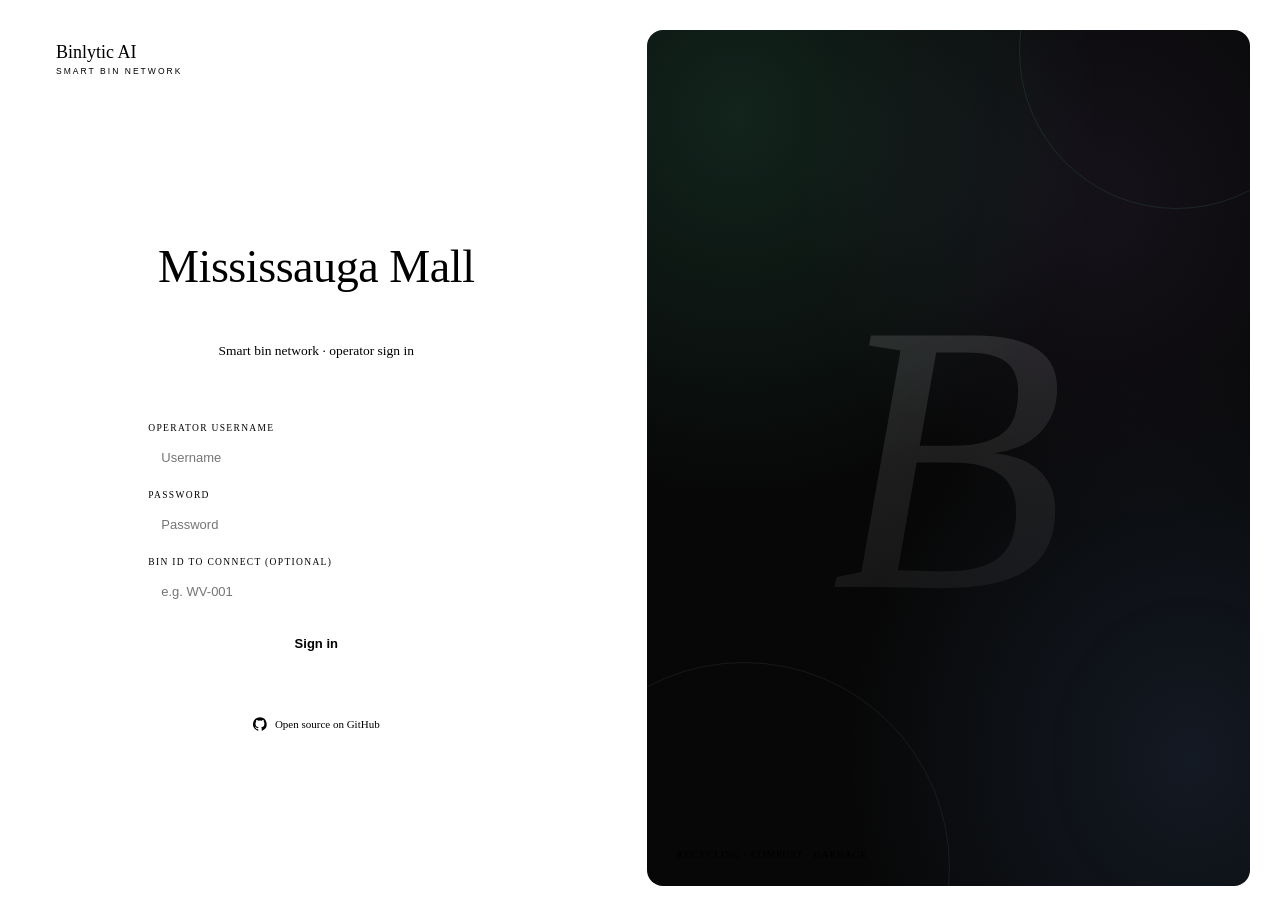
==== dashboard/login.html @ 3f7315f5 "Dashboard UI: overview with live map, analytics, history, unknown gallery, sign-in" ====
<!doctype html>
<html lang="en">
<head>
<meta charset="utf-8">
<meta name="viewport" content="width=device-width, initial-scale=1">
<title>Binlytic AI — Sign in</title>
<link rel="icon" href="data:image/svg+xml,%3Csvg xmlns='http://www.w3.org/2000/svg' viewBox='0 0 32 32'%3E%3Cpath d='M16 2C9.4 2 4 7.4 4 14c0 8.4 10.2 15.3 11.4 16 .4.2.8.2 1.2 0C17.8 29.3 28 22.4 28 14 28 7.4 22.6 2 16 2z' fill='%2358d6a1'/%3E%3Cpath d='M11 11h10l-.8 10H11.8L11 11zm-1.5-2.4h13M13.5 8.6l.7-2h3.6l.7 2' stroke='%23000' stroke-width='1.6' fill='none' stroke-linecap='round' stroke-linejoin='round'/%3E%3C/svg%3E">
<link rel="stylesheet" href="/styles.css">
<style>
  .auth-shell { min-height: 100vh; display: grid; grid-template-columns: 1fr 1.05fr; background: var(--bg); }

  /* Left: wordmark, headline, card */
  .auth-left { display: flex; flex-direction: column; padding: 34px 48px; }
  .auth-brand { font-family: var(--serif); font-size: 18px; color: var(--text); text-decoration: none; }
  .auth-brand small { display: block; font-size: 8.5px; color: var(--text-faint); text-transform: uppercase; letter-spacing: .24em; margin-top: 3px; font-family: -apple-system, "Segoe UI", sans-serif; }
  .auth-center { flex: 1; display: flex; flex-direction: column; align-items: center; justify-content: center; gap: 26px; }
  .auth-headline { font-family: var(--serif); font-size: clamp(34px, 3.6vw, 50px); font-weight: 400; line-height: 1.08; text-align: center; letter-spacing: -0.01em; }
  .auth-headline em { font-style: italic; color: var(--text-dim); }
  .auth-tagline { text-align: center; color: var(--text-dim); font-size: 13.5px; line-height: 1.6; max-width: 40ch; margin-top: -8px; }

  .auth-card { width: 380px; max-width: 100%; border: 1px solid var(--border-strong); border-radius: 12px; overflow: hidden; background: var(--surface); }
  .auth-card-banner {
    padding: 10px 16px; font-size: 11px; color: var(--accent);
    background: var(--accent-dim); border-bottom: 1px solid var(--border);
    display: flex; align-items: center; gap: 8px;
  }
  .auth-card-banner b { font-size: 9px; text-transform: uppercase; letter-spacing: .1em; border: 1px solid currentColor; border-radius: 4px; padding: 1px 6px; font-weight: 500; }
  .auth-card-body { padding: 22px 22px 20px; }
  .auth-field label { font-size: 9.5px; color: var(--text-faint); display: block; margin-bottom: 6px; text-transform: uppercase; letter-spacing: .14em; }
  .auth-field input {
    width: 100%; margin-bottom: 14px; border: 1px solid var(--border-strong);
    background: var(--bg); border-radius: 8px; padding: 11px 13px;
    font-size: 13px; color: var(--text); transition: border-color .15s ease, box-shadow .15s ease;
  }
  .auth-field input:focus { outline: none; border-color: var(--accent); box-shadow: 0 0 0 3px var(--accent-dim); }
  #login-error { color: var(--danger); font-size: 11.5px; margin-bottom: 12px; display: none; }
  .auth-submit {
    width: 100%; padding: 12px; cursor: pointer;
    border: 0; border-radius: 8px;
    background: var(--text); color: var(--bg); font-weight: 600; font-size: 13px;
    transition: transform .12s ease, opacity .12s ease;
  }
  .auth-submit:hover { opacity: .92; transform: translateY(-1px); }
  .auth-submit:active { transform: translateY(0); }
  .auth-card.shake { animation: shake .4s ease; }
  @keyframes shake { 0%, 100% { transform: translateX(0); } 25% { transform: translateX(-7px); } 50% { transform: translateX(6px); } 75% { transform: translateX(-3px); } }
  .auth-github {
    display: inline-flex; align-items: center; gap: 8px;
    color: var(--text-faint); text-decoration: none; font-size: 11px;
    border: 1px solid var(--border-strong); border-radius: 999px; padding: 8px 16px;
    transition: color .15s ease, border-color .15s ease;
  }
  .auth-github:hover { color: var(--text); border-color: var(--text-dim); }

  /* Right: art panel — layered "sorting" arcs, no images */
  .auth-art {
    margin: 22px; border-radius: 16px; position: relative; overflow: hidden;
    background:
      radial-gradient(120% 90% at 15% 10%, rgba(88, 214, 161, 0.14), transparent 50%),
      radial-gradient(110% 90% at 90% 85%, rgba(111, 161, 242, 0.12), transparent 52%),
      radial-gradient(90% 70% at 75% 20%, rgba(184, 140, 240, 0.08), transparent 55%),
      #070707;
    border: 1px solid var(--border);
    display: flex; align-items: center; justify-content: center;
  }
  .auth-art-glyph {
    font-family: var(--serif); font-style: italic;
    font-size: clamp(220px, 30vw, 420px); line-height: 1;
    color: transparent;
    background: linear-gradient(160deg, rgba(237, 237, 237, 0.16), rgba(237, 237, 237, 0.03));
    -webkit-background-clip: text; background-clip: text;
    user-select: none;
  }
  .auth-art::before, .auth-art::after {
    content: ""; position: absolute; border-radius: 50%;
    border: 1px solid rgba(237, 237, 237, 0.07);
  }
  .auth-art::before { width: 68%; aspect-ratio: 1; left: -18%; bottom: -22%; }
  .auth-art::after { width: 52%; aspect-ratio: 1; right: -14%; top: -16%; border-color: rgba(88, 214, 161, 0.12); }
  .auth-art-caption {
    position: absolute; bottom: 26px; left: 30px; right: 30px;
    display: flex; justify-content: space-between; align-items: center;
    font-family: var(--mono); font-size: 10px; letter-spacing: .08em;
    color: var(--text-faint); text-transform: uppercase;
  }
  .auth-art-caption .streams { display: flex; gap: 8px; }
  .auth-art-caption .streams i { width: 8px; height: 8px; border-radius: 2px; display: block; }

  @media (max-width: 900px) {
    .auth-shell { grid-template-columns: 1fr; }
    .auth-art { display: none; }
  }
</style>
</head>
<body>
<div class="auth-shell">
  <div class="auth-left">
    <a class="auth-brand" href="/login.html">Binlytic AI<small>Smart Bin Network</small></a>

    <div class="auth-center">
      <h1 class="auth-headline">Mississauga Mall</h1>
      <p class="auth-tagline">Smart bin network · operator sign in</p>

      <form id="login-form" class="auth-card">
        <div class="auth-card-body">
          <div class="auth-field">
            <label for="login-username">Operator username</label>
            <input id="login-username" type="text" placeholder="Username" autocomplete="username" required>
          </div>
          <div class="auth-field">
            <label for="login-password">Password</label>
            <input id="login-password" type="password" placeholder="Password" autocomplete="current-password" required>
          </div>
          <div class="auth-field">
            <label for="login-bin-id">Bin ID to connect (optional)</label>
            <input id="login-bin-id" type="text" placeholder="e.g. WV-001">
          </div>
          <div id="login-error">Incorrect username or password.</div>
          <button type="submit" class="auth-submit">Sign in</button>
        </div>
      </form>

      <a class="auth-github" href="https://github.com/BhuvaneshN09/BinlyticAI" target="_blank" rel="noopener">
        <svg viewBox="0 0 24 24" width="14" height="14" fill="currentColor"><path d="M12 .3a12 12 0 0 0-3.8 23.4c.6.1.8-.3.8-.6v-2.2c-3.3.7-4-1.6-4-1.6-.6-1.4-1.4-1.8-1.4-1.8-1-.7.1-.7.1-.7 1.2.1 1.8 1.2 1.8 1.2 1 1.8 2.8 1.3 3.4 1 .1-.8.4-1.3.8-1.6-2.7-.3-5.4-1.3-5.4-5.9 0-1.3.5-2.4 1.2-3.2-.1-.3-.5-1.5.1-3.2 0 0 1-.3 3.3 1.2a11.5 11.5 0 0 1 6 0c2.3-1.5 3.3-1.2 3.3-1.2.6 1.7.2 2.9.1 3.2.8.8 1.2 1.9 1.2 3.2 0 4.6-2.7 5.6-5.4 5.9.4.4.8 1.1.8 2.2v3.3c0 .3.2.7.8.6A12 12 0 0 0 12 .3Z"/></svg>
        Open source on GitHub
      </a>
    </div>
  </div>

  <div class="auth-art" aria-hidden="true">
    <span class="auth-art-glyph">B</span>
    <div class="auth-art-caption">
      <span>Recycling · Compost · Garbage</span>
      <span class="streams">
        <i style="background: var(--recycling);"></i>
        <i style="background: var(--compost);"></i>
        <i style="background: var(--garbage);"></i>
      </span>
    </div>
  </div>
</div>

<script>
// Single hardcoded demo account — no backend/database, client-side only.
const DEMO_USERNAME = "MississaugaMall";
const DEMO_PASSWORD = "Malltest123";

const card = document.getElementById("login-form");
card.addEventListener("submit", (event) => {
  event.preventDefault();
  const username = document.getElementById("login-username").value.trim();
  const password = document.getElementById("login-password").value;
  const binId = document.getElementById("login-bin-id").value.trim();

  if (username !== DEMO_USERNAME || password !== DEMO_PASSWORD) {
    document.getElementById("login-error").style.display = "block";
    card.classList.remove("shake");
    void card.offsetWidth;
    card.classList.add("shake");
    return;
  }
  localStorage.setItem("binlytic-session", username);
  if (binId) localStorage.setItem("binlytic-connected-bin", binId);
  window.location.href = "/";
});
</script>
</body>
</html>
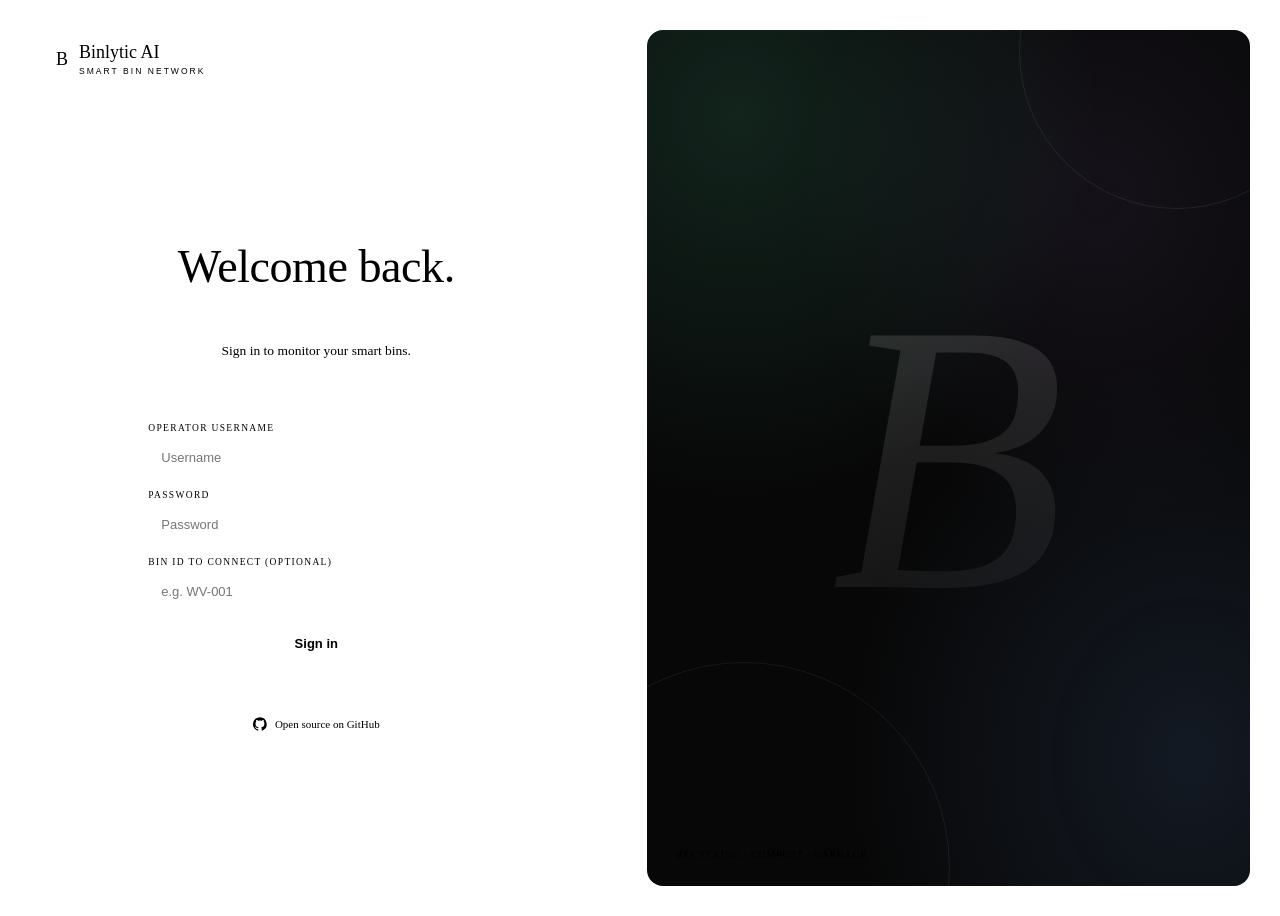
==== commit a8ea6a60: "Adopt italic-B logo: favicon, sidebar, splash, and login brand; welcome message on sign-in" ====
--- a/dashboard/login.html
+++ b/dashboard/login.html
@@ -4,14 +4,14 @@
 <meta charset="utf-8">
 <meta name="viewport" content="width=device-width, initial-scale=1">
 <title>Binlytic AI — Sign in</title>
-<link rel="icon" href="data:image/svg+xml,%3Csvg xmlns='http://www.w3.org/2000/svg' viewBox='0 0 32 32'%3E%3Cpath d='M16 2C9.4 2 4 7.4 4 14c0 8.4 10.2 15.3 11.4 16 .4.2.8.2 1.2 0C17.8 29.3 28 22.4 28 14 28 7.4 22.6 2 16 2z' fill='%2358d6a1'/%3E%3Cpath d='M11 11h10l-.8 10H11.8L11 11zm-1.5-2.4h13M13.5 8.6l.7-2h3.6l.7 2' stroke='%23000' stroke-width='1.6' fill='none' stroke-linecap='round' stroke-linejoin='round'/%3E%3C/svg%3E">
+<link rel="icon" href="data:image/svg+xml,%3Csvg xmlns='http://www.w3.org/2000/svg' viewBox='0 0 64 64'%3E%3Crect width='64' height='64' rx='14' fill='%23070707'/%3E%3Crect x='.5' y='.5' width='63' height='63' rx='13.5' fill='none' stroke='%232c2c2c'/%3E%3Ctext x='33' y='35' font-family='Georgia, serif' font-style='italic' font-size='44' fill='%23aeb2b6' text-anchor='middle' dominant-baseline='central'%3EB%3C/text%3E%3C/svg%3E">
 <link rel="stylesheet" href="/styles.css">
 <style>
   .auth-shell { min-height: 100vh; display: grid; grid-template-columns: 1fr 1.05fr; background: var(--bg); }
 
   /* Left: wordmark, headline, card */
   .auth-left { display: flex; flex-direction: column; padding: 34px 48px; }
-  .auth-brand { font-family: var(--serif); font-size: 18px; color: var(--text); text-decoration: none; }
+  .auth-brand { font-family: var(--serif); font-size: 18px; color: var(--text); text-decoration: none; display: flex; align-items: center; gap: 11px; }
   .auth-brand small { display: block; font-size: 8.5px; color: var(--text-faint); text-transform: uppercase; letter-spacing: .24em; margin-top: 3px; font-family: -apple-system, "Segoe UI", sans-serif; }
   .auth-center { flex: 1; display: flex; flex-direction: column; align-items: center; justify-content: center; gap: 26px; }
   .auth-headline { font-family: var(--serif); font-size: clamp(34px, 3.6vw, 50px); font-weight: 400; line-height: 1.08; text-align: center; letter-spacing: -0.01em; }
@@ -95,11 +95,14 @@
 <body>
 <div class="auth-shell">
   <div class="auth-left">
-    <a class="auth-brand" href="/login.html">Binlytic AI<small>Smart Bin Network</small></a>
+    <a class="auth-brand" href="/login.html">
+      <span class="logo-mark">B</span>
+      <span>Binlytic AI<small>Smart Bin Network</small></span>
+    </a>
 
     <div class="auth-center">
-      <h1 class="auth-headline">Mississauga Mall</h1>
-      <p class="auth-tagline">Smart bin network · operator sign in</p>
+      <h1 class="auth-headline">Welcome back.</h1>
+      <p class="auth-tagline">Sign in to monitor your smart bins.</p>
 
       <form id="login-form" class="auth-card">
         <div class="auth-card-body">
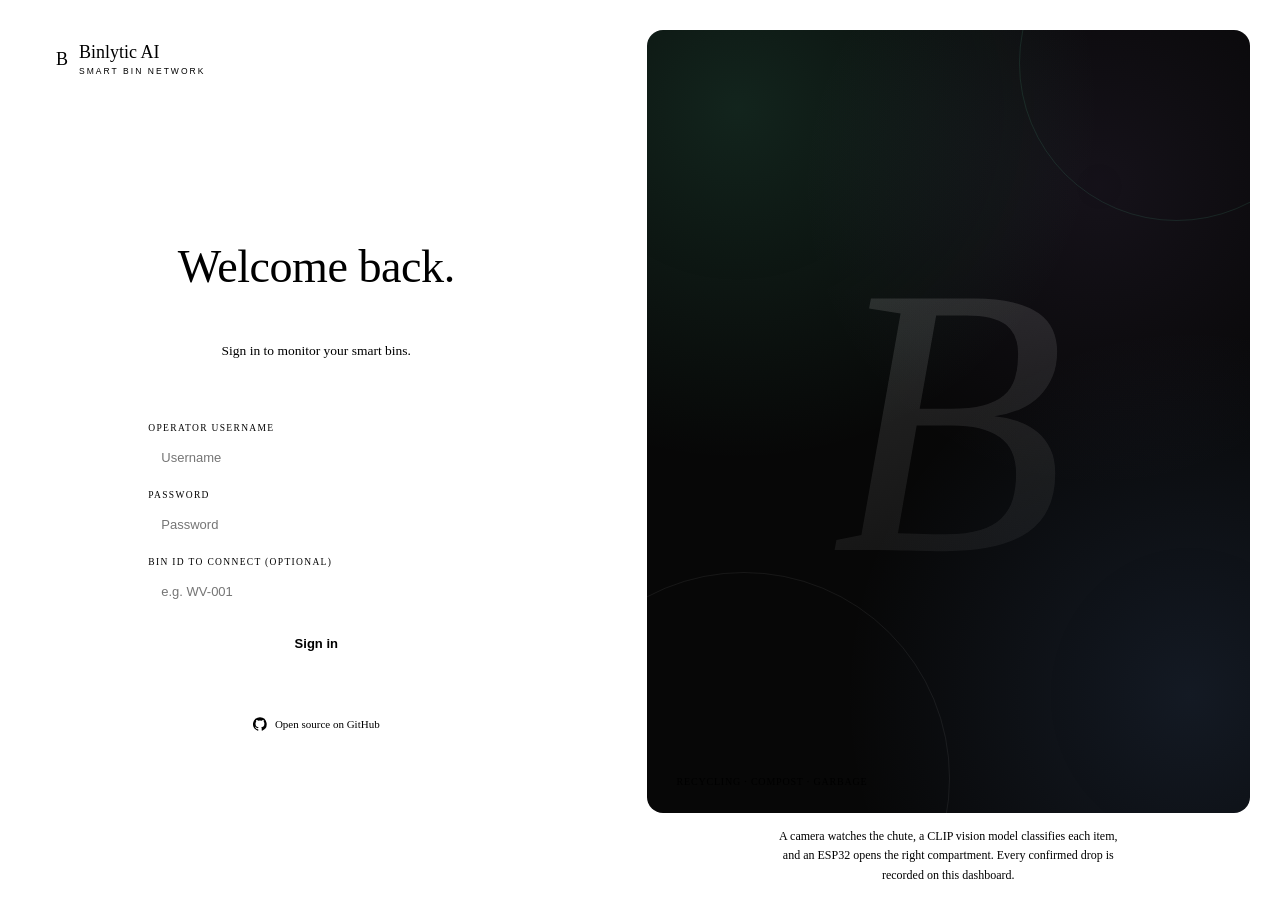
==== commit dbd45563: "Add Binlytic logo assets (PNG/JPG), logo in README, centered favicon, project note on sign-in, drop " ====
--- a/dashboard/login.html
+++ b/dashboard/login.html
@@ -3,8 +3,8 @@
 <head>
 <meta charset="utf-8">
 <meta name="viewport" content="width=device-width, initial-scale=1">
-<title>Binlytic AI — Sign in</title>
-<link rel="icon" href="data:image/svg+xml,%3Csvg xmlns='http://www.w3.org/2000/svg' viewBox='0 0 64 64'%3E%3Crect width='64' height='64' rx='14' fill='%23070707'/%3E%3Crect x='.5' y='.5' width='63' height='63' rx='13.5' fill='none' stroke='%232c2c2c'/%3E%3Ctext x='33' y='35' font-family='Georgia, serif' font-style='italic' font-size='44' fill='%23aeb2b6' text-anchor='middle' dominant-baseline='central'%3EB%3C/text%3E%3C/svg%3E">
+<title>Binlytic AI · Sign in</title>
+<link rel="icon" href="data:image/svg+xml,%3Csvg xmlns='http://www.w3.org/2000/svg' viewBox='0 0 64 64'%3E%3Crect width='64' height='64' rx='14' fill='%23070707'/%3E%3Crect x='.5' y='.5' width='63' height='63' rx='13.5' fill='none' stroke='%232c2c2c'/%3E%3Ctext x='30' y='34' font-family='Georgia, serif' font-style='italic' font-size='42' fill='%23aeb2b6' text-anchor='middle' dominant-baseline='central'%3EB%3C/text%3E%3C/svg%3E">
 <link rel="stylesheet" href="/styles.css">
 <style>
   .auth-shell { min-height: 100vh; display: grid; grid-template-columns: 1fr 1.05fr; background: var(--bg); }
@@ -52,9 +52,11 @@
   }
   .auth-github:hover { color: var(--text); border-color: var(--text-dim); }
 
-  /* Right: art panel — layered "sorting" arcs, no images */
+  /* Right: art panel with a project note beneath it */
+  .auth-right { margin: 22px; display: flex; flex-direction: column; gap: 14px; }
+  .auth-art-note { margin: 0; text-align: center; color: var(--text-dim); font-size: 12px; line-height: 1.65; max-width: 58ch; align-self: center; }
   .auth-art {
-    margin: 22px; border-radius: 16px; position: relative; overflow: hidden;
+    flex: 1; border-radius: 16px; position: relative; overflow: hidden;
     background:
       radial-gradient(120% 90% at 15% 10%, rgba(88, 214, 161, 0.14), transparent 50%),
       radial-gradient(110% 90% at 90% 85%, rgba(111, 161, 242, 0.12), transparent 52%),
@@ -88,7 +90,7 @@
 
   @media (max-width: 900px) {
     .auth-shell { grid-template-columns: 1fr; }
-    .auth-art { display: none; }
+    .auth-right { display: none; }
   }
 </style>
 </head>
@@ -130,16 +132,20 @@
     </div>
   </div>
 
-  <div class="auth-art" aria-hidden="true">
-    <span class="auth-art-glyph">B</span>
-    <div class="auth-art-caption">
-      <span>Recycling · Compost · Garbage</span>
-      <span class="streams">
-        <i style="background: var(--recycling);"></i>
-        <i style="background: var(--compost);"></i>
-        <i style="background: var(--garbage);"></i>
-      </span>
+  <div class="auth-right">
+    <div class="auth-art" aria-hidden="true">
+      <span class="auth-art-glyph">B</span>
+      <div class="auth-art-caption">
+        <span>Recycling · Compost · Garbage</span>
+        <span class="streams">
+          <i style="background: var(--recycling);"></i>
+          <i style="background: var(--compost);"></i>
+          <i style="background: var(--garbage);"></i>
+        </span>
+      </div>
     </div>
+    <p class="auth-art-note">A camera watches the chute, a CLIP vision model classifies each item,
+      and an ESP32 opens the right compartment. Every confirmed drop is recorded on this dashboard.</p>
   </div>
 </div>
 
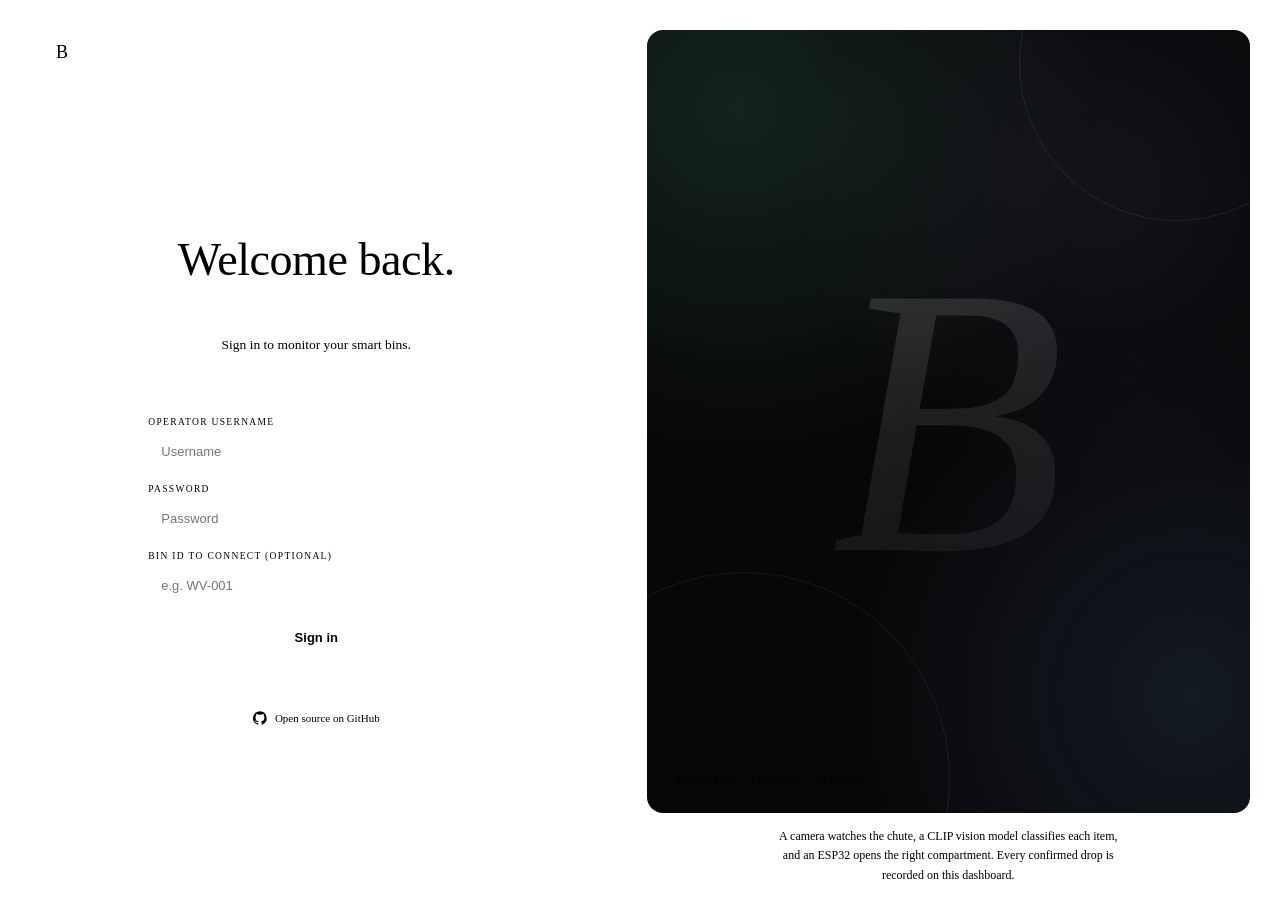
==== commit 6c6e4611: "Sign-in brand: logo mark only" ====
--- a/dashboard/login.html
+++ b/dashboard/login.html
@@ -97,9 +97,8 @@
 <body>
 <div class="auth-shell">
   <div class="auth-left">
-    <a class="auth-brand" href="/login.html">
+    <a class="auth-brand" href="/login.html" aria-label="Binlytic AI">
       <span class="logo-mark">B</span>
-      <span>Binlytic AI<small>Smart Bin Network</small></span>
     </a>
 
     <div class="auth-center">
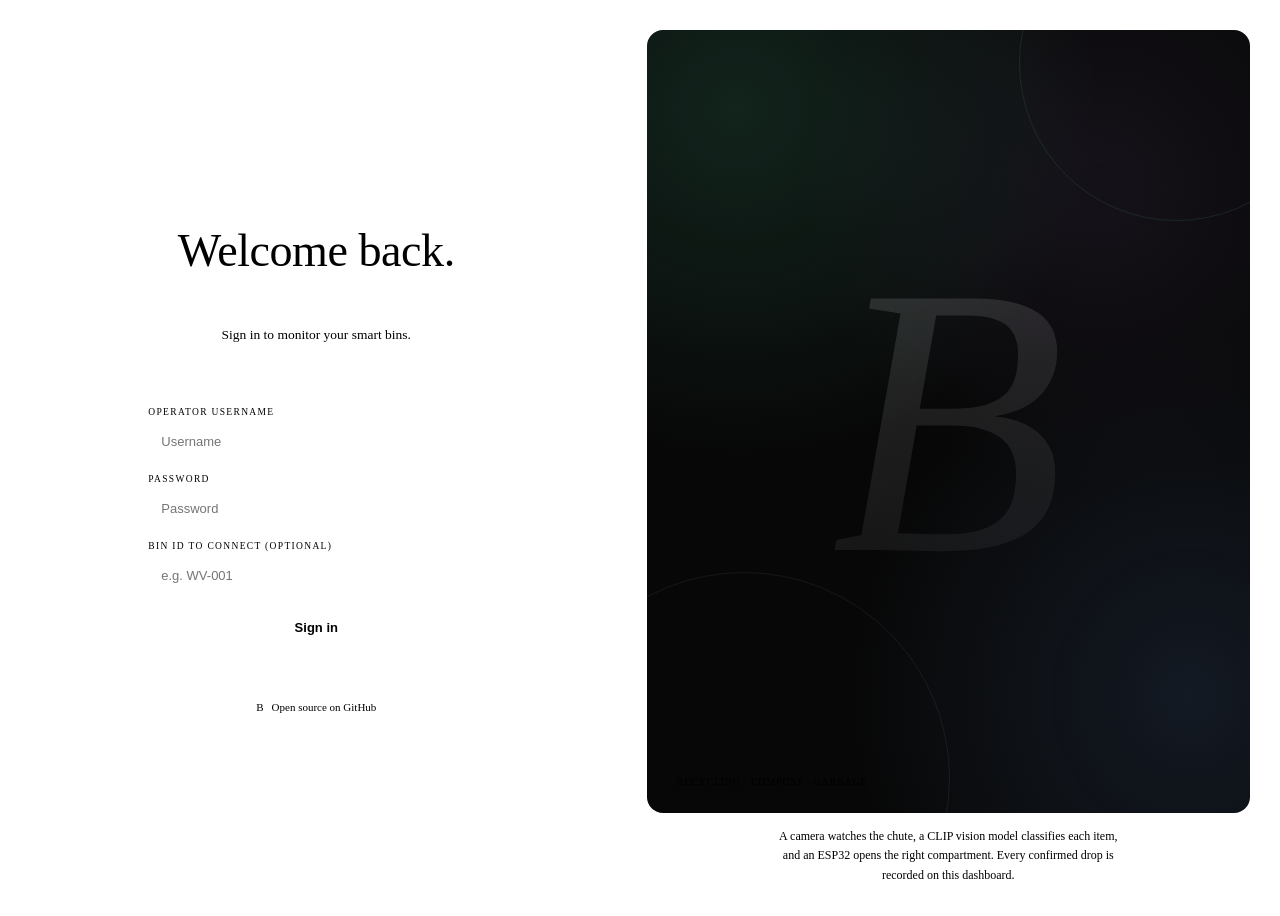
==== commit 9a2e9cbc: "Drop corner brand on sign-in; use B mark instead of GitHub octocat on source links" ====
--- a/dashboard/login.html
+++ b/dashboard/login.html
@@ -97,10 +97,6 @@
 <body>
 <div class="auth-shell">
   <div class="auth-left">
-    <a class="auth-brand" href="/login.html" aria-label="Binlytic AI">
-      <span class="logo-mark">B</span>
-    </a>
-
     <div class="auth-center">
       <h1 class="auth-headline">Welcome back.</h1>
       <p class="auth-tagline">Sign in to monitor your smart bins.</p>
@@ -125,7 +121,7 @@
       </form>
 
       <a class="auth-github" href="https://github.com/BhuvaneshN09/BinlyticAI" target="_blank" rel="noopener">
-        <svg viewBox="0 0 24 24" width="14" height="14" fill="currentColor"><path d="M12 .3a12 12 0 0 0-3.8 23.4c.6.1.8-.3.8-.6v-2.2c-3.3.7-4-1.6-4-1.6-.6-1.4-1.4-1.8-1.4-1.8-1-.7.1-.7.1-.7 1.2.1 1.8 1.2 1.8 1.2 1 1.8 2.8 1.3 3.4 1 .1-.8.4-1.3.8-1.6-2.7-.3-5.4-1.3-5.4-5.9 0-1.3.5-2.4 1.2-3.2-.1-.3-.5-1.5.1-3.2 0 0 1-.3 3.3 1.2a11.5 11.5 0 0 1 6 0c2.3-1.5 3.3-1.2 3.3-1.2.6 1.7.2 2.9.1 3.2.8.8 1.2 1.9 1.2 3.2 0 4.6-2.7 5.6-5.4 5.9.4.4.8 1.1.8 2.2v3.3c0 .3.2.7.8.6A12 12 0 0 0 12 .3Z"/></svg>
+        <span class="logo-mark logo-mark-sm">B</span>
         Open source on GitHub
       </a>
     </div>
